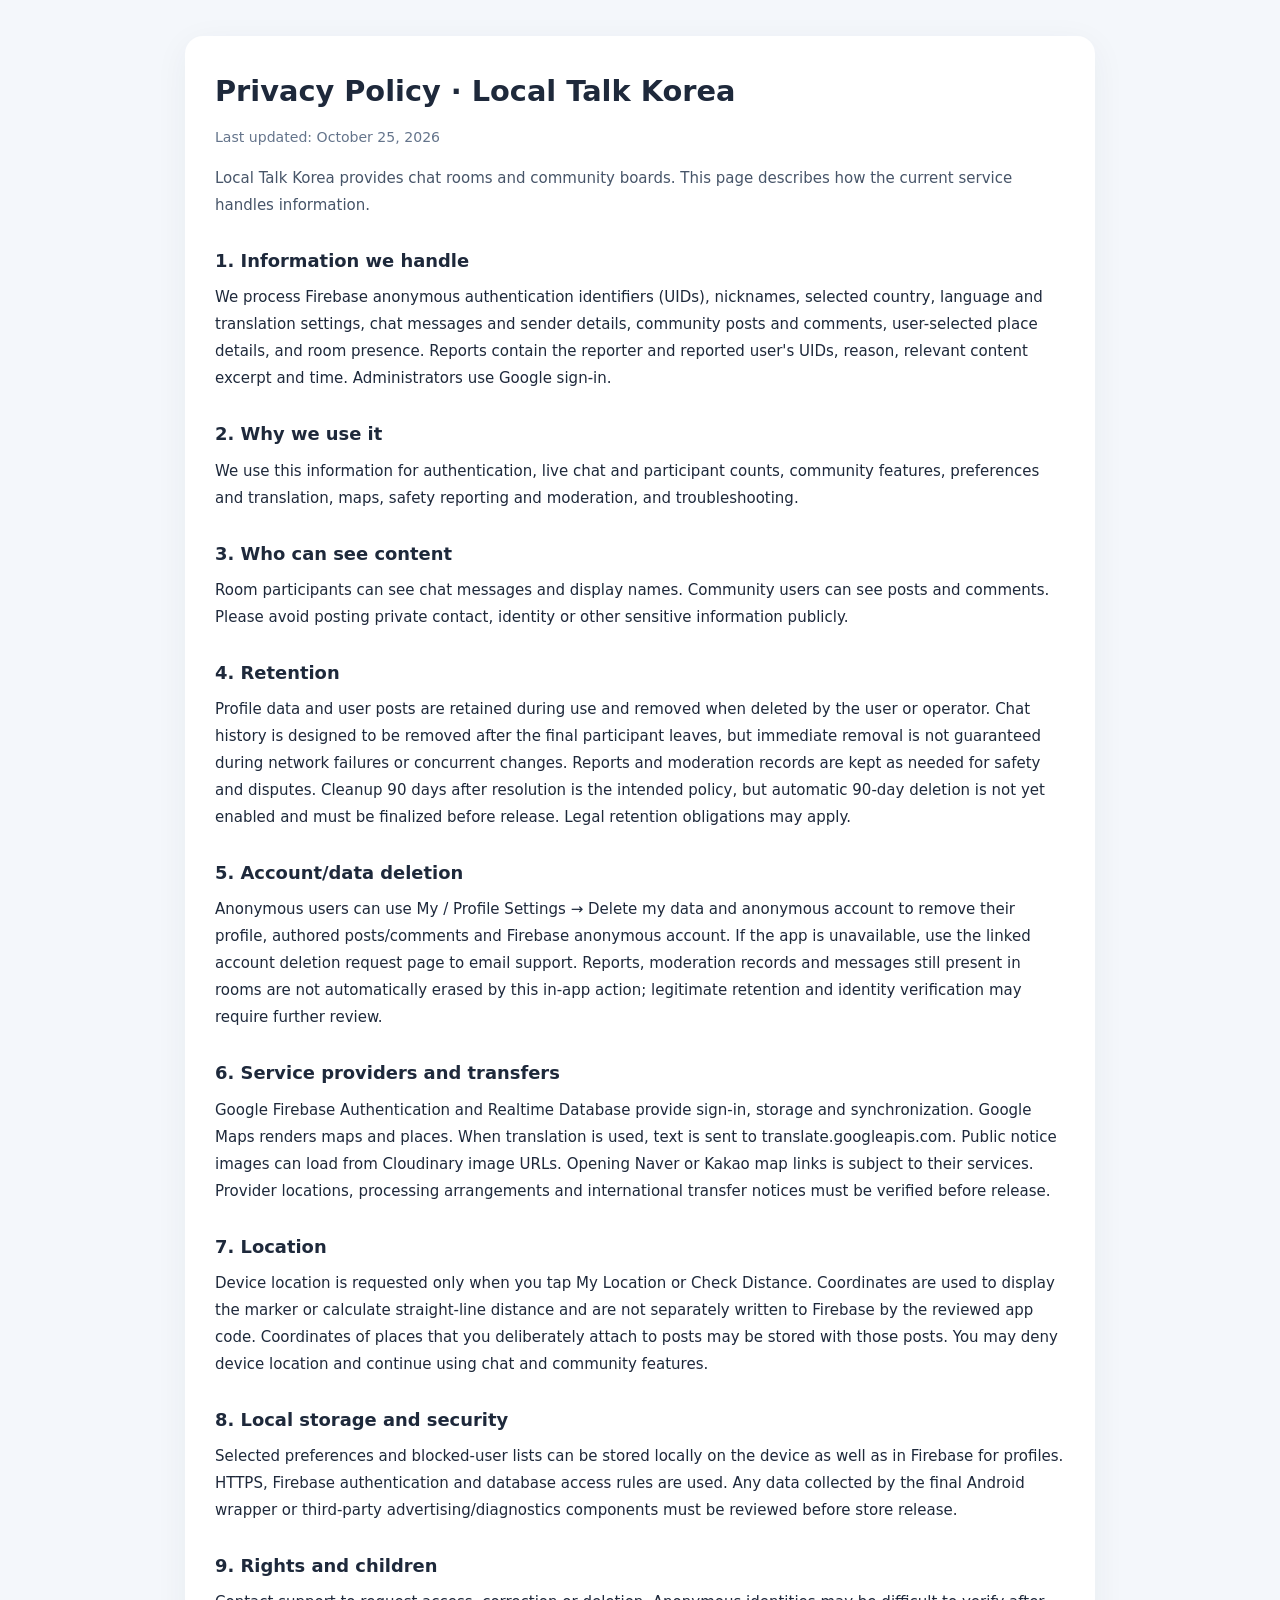
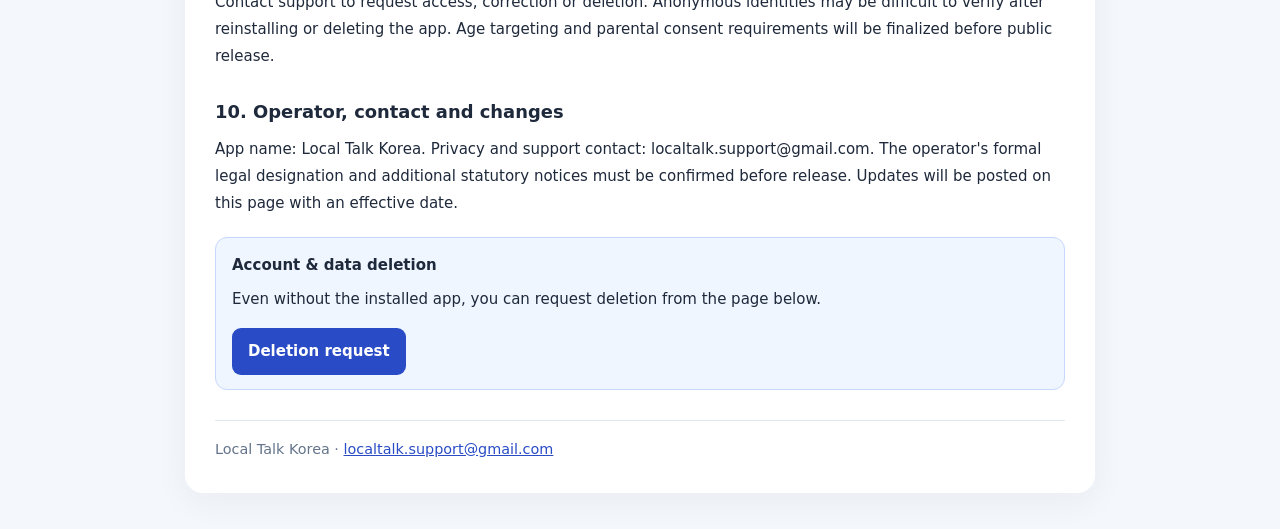
==== privacy.html @ e816c8f3 "Publish multilingual Local Talk Korea privacy policy draft" ====
<!doctype html>
<html lang="ko"><head><meta charset="utf-8"><meta name="viewport" content="width=device-width,initial-scale=1">
<title>Local Talk Korea | Privacy Policy</title>
<meta name="description" content="Privacy Policy for Local Talk Korea">
<style>
:root{color-scheme:light}body{margin:0;background:#f4f7fb;color:#1e293b;font:15px/1.8 system-ui,-apple-system,"Noto Sans KR","Noto Sans JP",sans-serif}.wrap{max-width:850px;margin:36px auto;padding:30px;background:white;border-radius:18px;box-shadow:0 8px 34px #2134510e}h1{font-size:1.8rem;margin:0}.intro{color:#475569}.tabs{display:flex;flex-wrap:wrap;gap:8px;margin:18px 0 28px}.tabs button{border:1px solid #cbd5e1;border-radius:9px;background:white;color:#334155;cursor:pointer;padding:9px 14px;font-weight:700}.tabs button[aria-selected=true]{background:#284ecc;border-color:#284ecc;color:white}h2{font-size:1.12rem;margin:26px 0 6px}p{margin:7px 0 15px}a{color:#294cc5}.notice{background:#eff6ff;padding:14px 16px;border-radius:12px;border:1px solid #c7d7fd;margin:20px 0}.buttonlink{display:inline-block;background:#294bc6;color:white;text-decoration:none;padding:10px 16px;border-radius:9px;font-weight:700}.meta{font-size:.88rem;color:#64748b}footer{border-top:1px solid #e2e8f0;margin-top:30px;padding-top:16px;color:#64748b;font-size:.9rem}[hidden]{display:none!important}@media(max-width:700px){.wrap{margin:0;padding:20px;border-radius:0}.tabs button{flex:1 1 44%}}
</style></head><body><main class="wrap">
<article id="policy-ko" lang="ko">
<header><h1>개인정보처리방침 · Local Talk Korea</h1><p class="meta">최종 업데이트: 2026년 10월 25일</p><p class="intro">Local Talk Korea는 실시간 채팅과 여행자 게시판을 제공하며, 아래와 같이 서비스 운영에 필요한 정보를 처리합니다.</p></header>
<div id="language-tabs" class="tabs" role="tablist" aria-label="Language"><button type="button" role="tab" aria-selected="true" aria-controls="policy-ko" data-lang="ko">한국어</button><button type="button" role="tab" aria-selected="false" aria-controls="policy-en" data-lang="en">English</button><button type="button" role="tab" aria-selected="false" aria-controls="policy-ja" data-lang="ja">日本語</button><button type="button" role="tab" aria-selected="false" aria-controls="policy-zh-CN" data-lang="zh-CN">简体中文</button></div>
<section><h2>1. 처리하는 정보</h2><p>익명 인증 식별자(Firebase UID), 이용자가 설정한 닉네임·국가·언어·자동 번역 선택, 채팅 메시지와 작성자 정보, 여행자 게시글·댓글 및 선택한 장소 정보, 접속·입퇴장 상태를 처리합니다. 신고 시 신고자·대상자 UID, 신고 사유, 대상 콘텐츠 일부 및 접수 시각을 처리합니다. 관리자에게는 Google 로그인 인증이 사용됩니다.</p></section><section><h2>2. 이용 목적</h2><p>익명 인증, 채팅방 운영과 인원 표시, 게시글·댓글 제공, 언어 설정 저장 및 번역, 위치/지도 기능, 신고 처리·이용자 보호와 오류 대응을 위해 사용합니다.</p></section><section><h2>3. 공개 범위</h2><p>채팅 메시지와 표시 닉네임은 같은 방의 다른 이용자에게, 여행자 게시글·댓글은 해당 게시판 이용자에게 보입니다. 개인 전화번호·주소·여권번호 등 민감한 내용을 채팅이나 공개 글에 입력하지 마세요.</p></section><section><h2>4. 보유와 삭제</h2><p>프로필과 이용자 게시물은 이용 중 보관하며, 이용자 삭제 또는 운영상 삭제 시 제거됩니다. 채팅 기록은 방의 마지막 참여자가 퇴장하면 삭제를 시도하지만, 연결 장애나 동시 입퇴장 시 즉시 삭제를 보장하지 않습니다. 신고·관리 기록은 안전관리 및 분쟁 대응에 필요한 기간 보관하며, 처리 완료 후 90일 정리를 운영 목표로 두고 있습니다. 다만 90일 자동 삭제는 현재 활성화되지 않았으므로 출시 전 절차를 확정·적용할 예정입니다. 법령상 보관이 필요한 자료는 해당 기간 동안 보관할 수 있습니다.</p></section><section><h2>5. 계정 및 데이터 삭제</h2><p>익명 이용자는 앱의 ‘마이/프로필 설정 → 내 데이터 및 익명 계정 삭제’에서 자신의 프로필, 작성한 게시글·댓글, Firebase 익명 인증 계정의 삭제를 요청할 수 있습니다. 앱이 설치되어 있지 않으면 아래 ‘계정 삭제 요청 안내’ 페이지에서 이메일로 요청할 수 있습니다. 이 기능은 신고·관리 기록과 방에 남아 있는 메시지를 자동으로 지우지 않습니다. 본인 확인과 법령상 보관 여부에 따라 추가 조치가 필요할 수 있습니다.</p></section><section><h2>6. 외부 서비스·국외 처리</h2><p>Google Firebase Authentication 및 Realtime Database를 인증·저장·동기화에, Google Maps를 지도·장소 표시에 사용합니다. 자동 번역을 사용하면 번역 대상 텍스트가 Google의 translate.googleapis.com 서비스로 전송됩니다. 공식 공지에 넣는 사진은 Cloudinary의 공개 이미지 URL로 표시될 수 있습니다. 네이버·카카오 지도 링크를 열면 해당 서비스의 개인정보 처리 정책이 적용됩니다. 이들 제공자의 처리 국가·위탁 및 국외 이전에 관한 법적 고지 사항은 정식 출시 전에 최종 확인합니다.</p></section><section><h2>7. 현재 위치</h2><p>‘내 위치’ 또는 ‘거리 확인’ 버튼을 누른 경우에만 기기의 위치 접근 권한을 요청합니다. 정확한 위치는 현재 지도 표시·직선거리 계산에 사용되며, 확인한 앱 코드에는 이 기기 위치를 Firebase에 별도로 저장하는 기능이 없습니다. 이용자가 게시글에 직접 첨부한 장소 좌표는 게시글 정보로 저장될 수 있습니다. 기기·앱의 위치 권한을 거부해도 일반 채팅·게시판을 이용할 수 있습니다.</p></section><section><h2>8. 기기 내 정보와 보안</h2><p>닉네임·국가·언어·번역 설정 및 차단 목록 일부는 기기 브라우저/앱 저장소에도 저장됩니다. 전송 시 HTTPS와 Firebase 인증·데이터베이스 접근 규칙을 사용합니다. 제3자 SDK 또는 앱 제작 플랫폼이 처리하는 진단·광고 데이터의 범위는 배포용 APK를 기준으로 출시 전에 추가 확인해야 합니다.</p></section><section><h2>9. 이용자 권리와 아동</h2><p>개인정보 열람·정정·삭제 및 처리 관련 문의는 고객지원 이메일로 요청할 수 있습니다. 익명 계정은 탈퇴·재설치 후 본인 확인이 어려울 수 있으므로 계정에 접근할 수 있을 때 삭제 기능을 이용하세요. 아동 대상 여부와 필요한 보호자 동의·연령 설정은 정식 출시 전에 확정합니다.</p></section><section><h2>10. 운영자·문의 및 변경 안내</h2><p>서비스명: Local Talk Korea. 개인정보 및 고객지원 연락처: localtalk.support@gmail.com. 본 방침의 운영자 법적 표시명 및 관할 법령에 따른 추가 고지 사항은 정식 공개 전에 확인·보완합니다. 내용이 변경되면 이 페이지에서 변경 사실과 적용일을 안내합니다.</p></section>
<div class="notice"><strong>계정·데이터 삭제 요청</strong><p>앱을 삭제했더라도 아래 안내 페이지에서 이메일로 삭제를 요청할 수 있습니다.</p><a class="buttonlink" href="./delete-account.html?lang=ko">계정 삭제 안내</a></div>
</article>
<article id="policy-en" lang="en" hidden>
<header><h1>Privacy Policy · Local Talk Korea</h1><p class="meta">Last updated: October 25, 2026</p><p class="intro">Local Talk Korea provides chat rooms and community boards. This page describes how the current service handles information.</p></header>

<section><h2>1. Information we handle</h2><p>We process Firebase anonymous authentication identifiers (UIDs), nicknames, selected country, language and translation settings, chat messages and sender details, community posts and comments, user-selected place details, and room presence. Reports contain the reporter and reported user&#39;s UIDs, reason, relevant content excerpt and time. Administrators use Google sign-in.</p></section><section><h2>2. Why we use it</h2><p>We use this information for authentication, live chat and participant counts, community features, preferences and translation, maps, safety reporting and moderation, and troubleshooting.</p></section><section><h2>3. Who can see content</h2><p>Room participants can see chat messages and display names. Community users can see posts and comments. Please avoid posting private contact, identity or other sensitive information publicly.</p></section><section><h2>4. Retention</h2><p>Profile data and user posts are retained during use and removed when deleted by the user or operator. Chat history is designed to be removed after the final participant leaves, but immediate removal is not guaranteed during network failures or concurrent changes. Reports and moderation records are kept as needed for safety and disputes. Cleanup 90 days after resolution is the intended policy, but automatic 90-day deletion is not yet enabled and must be finalized before release. Legal retention obligations may apply.</p></section><section><h2>5. Account/data deletion</h2><p>Anonymous users can use My / Profile Settings → Delete my data and anonymous account to remove their profile, authored posts/comments and Firebase anonymous account. If the app is unavailable, use the linked account deletion request page to email support. Reports, moderation records and messages still present in rooms are not automatically erased by this in-app action; legitimate retention and identity verification may require further review.</p></section><section><h2>6. Service providers and transfers</h2><p>Google Firebase Authentication and Realtime Database provide sign-in, storage and synchronization. Google Maps renders maps and places. When translation is used, text is sent to translate.googleapis.com. Public notice images can load from Cloudinary image URLs. Opening Naver or Kakao map links is subject to their services. Provider locations, processing arrangements and international transfer notices must be verified before release.</p></section><section><h2>7. Location</h2><p>Device location is requested only when you tap My Location or Check Distance. Coordinates are used to display the marker or calculate straight-line distance and are not separately written to Firebase by the reviewed app code. Coordinates of places that you deliberately attach to posts may be stored with those posts. You may deny device location and continue using chat and community features.</p></section><section><h2>8. Local storage and security</h2><p>Selected preferences and blocked-user lists can be stored locally on the device as well as in Firebase for profiles. HTTPS, Firebase authentication and database access rules are used. Any data collected by the final Android wrapper or third-party advertising/diagnostics components must be reviewed before store release.</p></section><section><h2>9. Rights and children</h2><p>Contact support to request access, correction or deletion. Anonymous identities may be difficult to verify after reinstalling or deleting the app. Age targeting and parental consent requirements will be finalized before public release.</p></section><section><h2>10. Operator, contact and changes</h2><p>App name: Local Talk Korea. Privacy and support contact: localtalk.support@gmail.com. The operator&#39;s formal legal designation and additional statutory notices must be confirmed before release. Updates will be posted on this page with an effective date.</p></section>
<div class="notice"><strong>Account &amp; data deletion</strong><p>Even without the installed app, you can request deletion from the page below.</p><a class="buttonlink" href="./delete-account.html?lang=en">Deletion request</a></div>
</article>
<article id="policy-ja" lang="ja" hidden>
<header><h1>プライバシーポリシー · Local Talk Korea</h1><p class="meta">最終更新：2026年10月25日</p><p class="intro">Local Talk Koreaはチャットと旅行者向け掲示板を提供しています。現在のサービスにおける情報の取扱いを説明します。</p></header>

<section><h2>1. 取り扱う情報</h2><p>Firebaseの匿名認証識別子（UID）、ニックネーム、選択した国・言語・自動翻訳設定、チャットの内容と送信者情報、投稿・コメント、利用者が選択した場所情報、入退室状況を処理します。通報には通報者・対象者のUID、理由、対象内容の一部、日時が含まれます。管理者にはGoogleログインを使用します。</p></section><section><h2>2. 利用目的</h2><p>認証、チャットルームと参加人数の管理、掲示板運営、設定保存と翻訳、地図表示、安全対策・通報対応、障害対応に使用します。</p></section><section><h2>3. 公開範囲</h2><p>チャット内容と表示名は同じルームの参加者に、投稿とコメントは該当掲示板の利用者に表示されます。機密情報や個人の連絡先を投稿しないでください。</p></section><section><h2>4. 保管と削除</h2><p>プロフィール・投稿は利用中に保管され、利用者または運営者による削除時に除去されます。チャット履歴は最後の参加者が退出した際に削除を試みますが、接続障害や同時操作時の即時削除は保証できません。通報・管理記録は安全確保と紛争対応に必要な期間保管します。対応完了後90日での整理を目標としていますが、自動削除はまだ有効化されておらず、公開前に確定します。法令に基づく保存が必要な場合があります。</p></section><section><h2>5. アカウントとデータの削除</h2><p>匿名ユーザーは「マイ／プロフィール設定 → 自分のデータと匿名アカウントを削除」からプロフィール、本人の投稿・コメント、Firebase匿名アカウントを削除できます。アプリを利用できない場合は、リンク先の削除申請ページからメールで申請できます。通報・管理記録やチャットルームに残るメッセージはこの機能で自動削除されません。</p></section><section><h2>6. 外部サービス・国外処理</h2><p>認証・データ同期にGoogle Firebase、地図にGoogle Mapsを利用します。翻訳時には対象テキストがtranslate.googleapis.comに送信されます。公式案内の写真はCloudinaryの公開画像URLから表示する場合があります。Naver・Kakaoの地図リンクを開いた場合は各社のポリシーが適用されます。提供者の処理地域や国外移転に関する法定事項は公開前に確認します。</p></section><section><h2>7. 位置情報</h2><p>「現在地」「距離を確認」を押したときだけ端末の位置権限を求めます。位置は地図表示や直線距離計算に使い、確認済みのアプリコードではFirebaseに別途保存しません。投稿に明示的に添付した場所の座標は投稿とともに保存されます。位置権限を拒否してもチャットや掲示板を利用できます。</p></section><section><h2>8. 端末内保存と安全対策</h2><p>設定やブロックリストの一部は端末内に保存されます。HTTPS、Firebase認証、データベースのアクセスルールを利用します。最終APKに含まれる広告・診断SDKの情報処理は公開前に確認する必要があります。</p></section><section><h2>9. 利用者の権利と子ども</h2><p>開示・訂正・削除についてはサポートまでご連絡ください。匿名アカウントは再インストール後に本人確認が難しい場合があります。対象年齢や保護者同意については公開前に確定します。</p></section><section><h2>10. 運営者・連絡先・変更</h2><p>サービス名：Local Talk Korea。お問い合わせ：localtalk.support@gmail.com。運営者の正式な法的表示や追加の法定事項は公開前に確定します。改定時はこのページで案内します。</p></section>
<div class="notice"><strong>アカウント・データ削除申請</strong><p>アプリを削除していても、以下のページからメールで削除を申請できます。</p><a class="buttonlink" href="./delete-account.html?lang=ja">削除申請</a></div>
</article>
<article id="policy-zh-CN" lang="zh-CN" hidden>
<header><h1>隐私政策 · Local Talk Korea</h1><p class="meta">最后更新：2026年10月25日</p><p class="intro">Local Talk Korea 提供实时聊天与旅行者社区。此页面说明当前服务如何处理信息。</p></header>

<section><h2>1. 处理的信息</h2><p>我们处理 Firebase 匿名身份标识（UID）、昵称、所选国家、语言和自动翻译设置、聊天内容及发送者信息、社区帖子和评论、用户主动选择的地点信息以及在线状态。举报信息包含举报人及被举报人的 UID、原因、相关内容摘要和时间。管理员使用 Google 登录。</p></section><section><h2>2. 使用目的</h2><p>用于身份验证、聊天室及人数显示、社区服务、保存偏好和翻译、地图功能、安全举报与审核，以及故障处理。</p></section><section><h2>3. 内容可见范围</h2><p>聊天室成员可查看聊天内容和显示昵称。社区用户可查看帖子与评论。请勿在公开内容中填写个人联系方式或敏感资料。</p></section><section><h2>4. 保留与删除</h2><p>个人资料和用户帖子在使用期间保留，并在用户或运营方删除时移除。最后一位成员退出聊天室后系统会尝试删除聊天记录，但网络故障或并发操作时不保证立即删除。举报及管理记录将基于安全和争议处理需要保留。计划在处理完成 90 天后清理，但自动清理功能尚未启用，发布前需最终确认。法律要求的保留除外。</p></section><section><h2>5. 删除账户及数据</h2><p>匿名用户可在“我的／个人资料设置 → 删除我的数据和匿名账户”中删除个人资料、自己发表的帖子和评论及 Firebase 匿名账户。无法使用应用时，可通过下方账户删除申请页面发邮件申请。举报、管理记录及聊天室中仍存在的消息不会由此功能自动删除。</p></section><section><h2>6. 第三方服务及跨境处理</h2><p>我们使用 Google Firebase 进行认证和数据同步，使用 Google Maps 显示地图。翻译时，文字会发送至 translate.googleapis.com。官方公告图片可能来自 Cloudinary 公开图片链接。打开 Naver 或 Kakao 地图链接时适用相应服务的政策。数据处理区域和跨境传输等法定披露内容将在发布前确认。</p></section><section><h2>7. 位置</h2><p>仅在点击“我的位置”或“查看距离”时请求设备位置权限。定位结果用于显示地图标记或计算直线距离，检查过的应用代码不会将实时设备位置单独写入 Firebase。用户主动附加在帖子中的地点坐标可能随帖子保存。拒绝定位权限不影响聊天和社区基本功能。</p></section><section><h2>8. 本地存储和安全</h2><p>部分设置及屏蔽列表保存在设备本地。系统使用 HTTPS、Firebase 身份认证和数据库访问规则。正式 Android 安装包内的广告或诊断组件可能处理的数据需要在发布前确认。</p></section><section><h2>9. 用户权利及未成年人</h2><p>您可通过客服申请查阅、更正或删除信息。匿名账户在卸载或重新安装后可能难以验证所有者身份。目标年龄与监护人同意要求将在正式发布前确认。</p></section><section><h2>10. 运营方、联系及变更</h2><p>应用名称：Local Talk Korea。隐私与客服邮箱：localtalk.support@gmail.com。运营方正式法律身份及其他必要事项将在发布前确认。更新将在此页面公告。</p></section>
<div class="notice"><strong>账户与数据删除申请</strong><p>即使卸载了应用，也可以通过以下页面发送删除申请。</p><a class="buttonlink" href="./delete-account.html?lang=zh-CN">删除申请</a></div>
</article>
<footer>Local Talk Korea · <a href="mailto:localtalk.support@gmail.com">localtalk.support@gmail.com</a></footer>
</main>
<script>
(function(){
var langs=["ko","en","ja","zh-CN"];
var tabRow=document.getElementById('language-tabs');
var articles=langs.map(function(lang){return document.getElementById('policy-'+lang);});
function select(lang){
 if(langs.indexOf(lang)<0)lang='ko';
 articles.forEach(function(article,i){article.hidden=langs[i]!==lang;});
 document.documentElement.lang=lang;
 var buttons=tabRow.querySelectorAll('button[data-lang]');
 buttons.forEach(function(button){button.setAttribute('aria-selected',String(button.dataset.lang===lang));});
 var target=document.querySelector('#policy-'+CSS.escape(lang)+' header');
 if(target && document.activeElement && document.activeElement.tagName==='BUTTON')target.scrollIntoView({block:'start'});
}
tabRow.addEventListener('click',function(e){var b=e.target.closest('button[data-lang]');if(b)select(b.dataset.lang);});
var wanted=new URLSearchParams(location.search).get('lang');
if(!wanted){var preferred=(navigator.language||'ko').toLowerCase();wanted=preferred.startsWith('ja')?'ja':preferred.startsWith('zh')?'zh-CN':preferred.startsWith('en')?'en':'ko';}
select(wanted);
})();
</script></body></html>
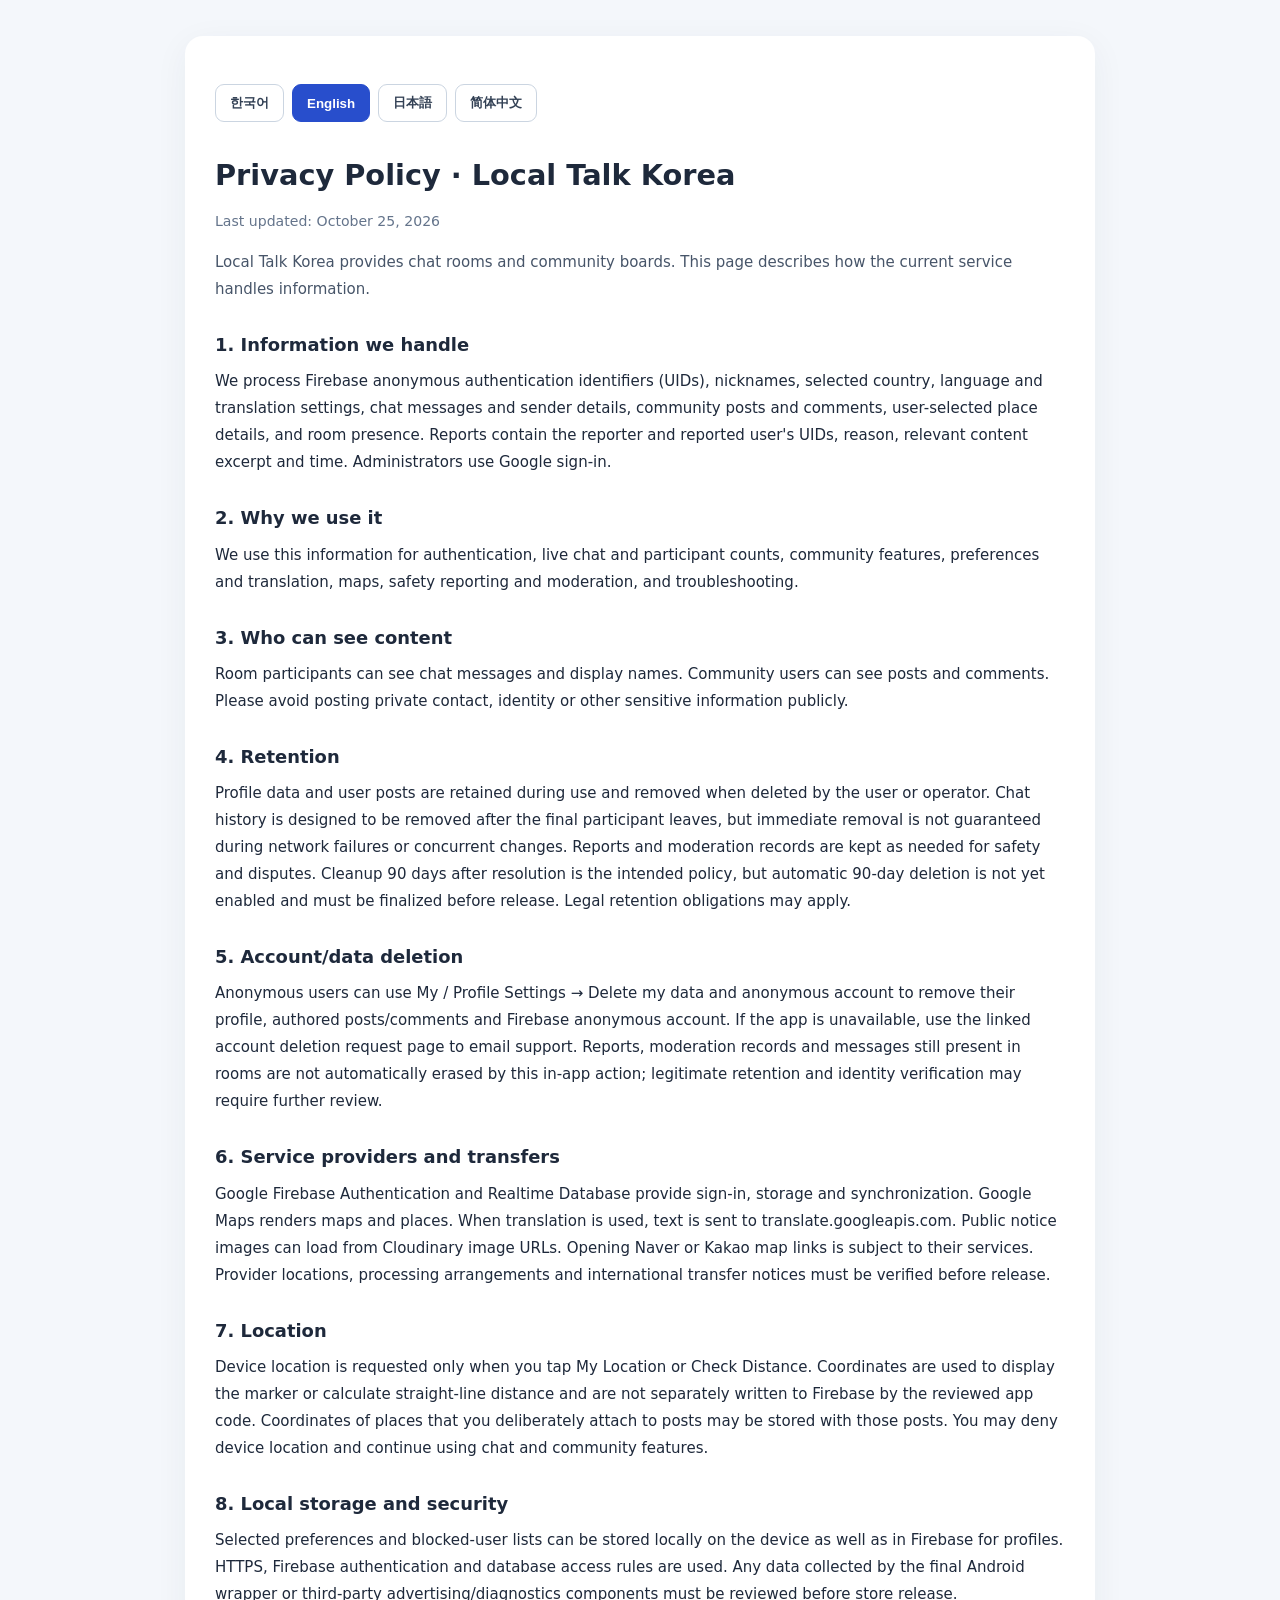
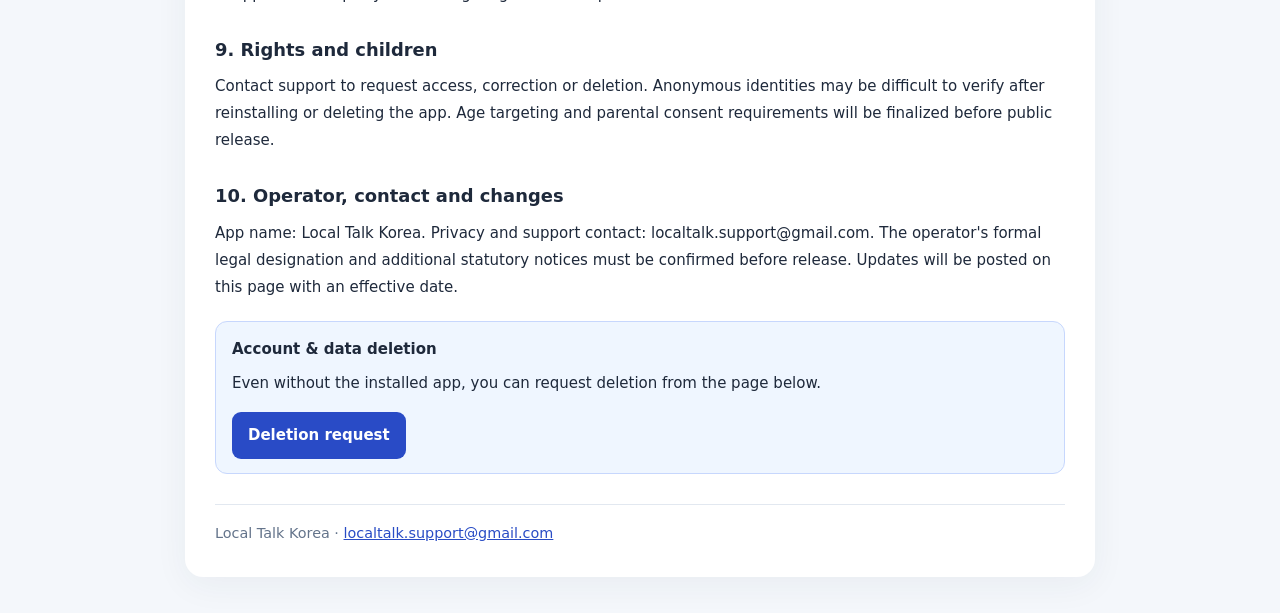
==== commit 6a78be35: "Keep multilingual privacy language tabs visible while switching" ====
--- a/privacy.html
+++ b/privacy.html
@@ -5,9 +5,10 @@
 <style>
 :root{color-scheme:light}body{margin:0;background:#f4f7fb;color:#1e293b;font:15px/1.8 system-ui,-apple-system,"Noto Sans KR","Noto Sans JP",sans-serif}.wrap{max-width:850px;margin:36px auto;padding:30px;background:white;border-radius:18px;box-shadow:0 8px 34px #2134510e}h1{font-size:1.8rem;margin:0}.intro{color:#475569}.tabs{display:flex;flex-wrap:wrap;gap:8px;margin:18px 0 28px}.tabs button{border:1px solid #cbd5e1;border-radius:9px;background:white;color:#334155;cursor:pointer;padding:9px 14px;font-weight:700}.tabs button[aria-selected=true]{background:#284ecc;border-color:#284ecc;color:white}h2{font-size:1.12rem;margin:26px 0 6px}p{margin:7px 0 15px}a{color:#294cc5}.notice{background:#eff6ff;padding:14px 16px;border-radius:12px;border:1px solid #c7d7fd;margin:20px 0}.buttonlink{display:inline-block;background:#294bc6;color:white;text-decoration:none;padding:10px 16px;border-radius:9px;font-weight:700}.meta{font-size:.88rem;color:#64748b}footer{border-top:1px solid #e2e8f0;margin-top:30px;padding-top:16px;color:#64748b;font-size:.9rem}[hidden]{display:none!important}@media(max-width:700px){.wrap{margin:0;padding:20px;border-radius:0}.tabs button{flex:1 1 44%}}
 </style></head><body><main class="wrap">
+<div id="language-tabs" class="tabs" role="tablist" aria-label="Language"><button type="button" role="tab" aria-selected="true" aria-controls="policy-ko" data-lang="ko">한국어</button><button type="button" role="tab" aria-selected="false" aria-controls="policy-en" data-lang="en">English</button><button type="button" role="tab" aria-selected="false" aria-controls="policy-ja" data-lang="ja">日本語</button><button type="button" role="tab" aria-selected="false" aria-controls="policy-zh-CN" data-lang="zh-CN">简体中文</button></div>
 <article id="policy-ko" lang="ko">
 <header><h1>개인정보처리방침 · Local Talk Korea</h1><p class="meta">최종 업데이트: 2026년 10월 25일</p><p class="intro">Local Talk Korea는 실시간 채팅과 여행자 게시판을 제공하며, 아래와 같이 서비스 운영에 필요한 정보를 처리합니다.</p></header>
-<div id="language-tabs" class="tabs" role="tablist" aria-label="Language"><button type="button" role="tab" aria-selected="true" aria-controls="policy-ko" data-lang="ko">한국어</button><button type="button" role="tab" aria-selected="false" aria-controls="policy-en" data-lang="en">English</button><button type="button" role="tab" aria-selected="false" aria-controls="policy-ja" data-lang="ja">日本語</button><button type="button" role="tab" aria-selected="false" aria-controls="policy-zh-CN" data-lang="zh-CN">简体中文</button></div>
+
 <section><h2>1. 처리하는 정보</h2><p>익명 인증 식별자(Firebase UID), 이용자가 설정한 닉네임·국가·언어·자동 번역 선택, 채팅 메시지와 작성자 정보, 여행자 게시글·댓글 및 선택한 장소 정보, 접속·입퇴장 상태를 처리합니다. 신고 시 신고자·대상자 UID, 신고 사유, 대상 콘텐츠 일부 및 접수 시각을 처리합니다. 관리자에게는 Google 로그인 인증이 사용됩니다.</p></section><section><h2>2. 이용 목적</h2><p>익명 인증, 채팅방 운영과 인원 표시, 게시글·댓글 제공, 언어 설정 저장 및 번역, 위치/지도 기능, 신고 처리·이용자 보호와 오류 대응을 위해 사용합니다.</p></section><section><h2>3. 공개 범위</h2><p>채팅 메시지와 표시 닉네임은 같은 방의 다른 이용자에게, 여행자 게시글·댓글은 해당 게시판 이용자에게 보입니다. 개인 전화번호·주소·여권번호 등 민감한 내용을 채팅이나 공개 글에 입력하지 마세요.</p></section><section><h2>4. 보유와 삭제</h2><p>프로필과 이용자 게시물은 이용 중 보관하며, 이용자 삭제 또는 운영상 삭제 시 제거됩니다. 채팅 기록은 방의 마지막 참여자가 퇴장하면 삭제를 시도하지만, 연결 장애나 동시 입퇴장 시 즉시 삭제를 보장하지 않습니다. 신고·관리 기록은 안전관리 및 분쟁 대응에 필요한 기간 보관하며, 처리 완료 후 90일 정리를 운영 목표로 두고 있습니다. 다만 90일 자동 삭제는 현재 활성화되지 않았으므로 출시 전 절차를 확정·적용할 예정입니다. 법령상 보관이 필요한 자료는 해당 기간 동안 보관할 수 있습니다.</p></section><section><h2>5. 계정 및 데이터 삭제</h2><p>익명 이용자는 앱의 ‘마이/프로필 설정 → 내 데이터 및 익명 계정 삭제’에서 자신의 프로필, 작성한 게시글·댓글, Firebase 익명 인증 계정의 삭제를 요청할 수 있습니다. 앱이 설치되어 있지 않으면 아래 ‘계정 삭제 요청 안내’ 페이지에서 이메일로 요청할 수 있습니다. 이 기능은 신고·관리 기록과 방에 남아 있는 메시지를 자동으로 지우지 않습니다. 본인 확인과 법령상 보관 여부에 따라 추가 조치가 필요할 수 있습니다.</p></section><section><h2>6. 외부 서비스·국외 처리</h2><p>Google Firebase Authentication 및 Realtime Database를 인증·저장·동기화에, Google Maps를 지도·장소 표시에 사용합니다. 자동 번역을 사용하면 번역 대상 텍스트가 Google의 translate.googleapis.com 서비스로 전송됩니다. 공식 공지에 넣는 사진은 Cloudinary의 공개 이미지 URL로 표시될 수 있습니다. 네이버·카카오 지도 링크를 열면 해당 서비스의 개인정보 처리 정책이 적용됩니다. 이들 제공자의 처리 국가·위탁 및 국외 이전에 관한 법적 고지 사항은 정식 출시 전에 최종 확인합니다.</p></section><section><h2>7. 현재 위치</h2><p>‘내 위치’ 또는 ‘거리 확인’ 버튼을 누른 경우에만 기기의 위치 접근 권한을 요청합니다. 정확한 위치는 현재 지도 표시·직선거리 계산에 사용되며, 확인한 앱 코드에는 이 기기 위치를 Firebase에 별도로 저장하는 기능이 없습니다. 이용자가 게시글에 직접 첨부한 장소 좌표는 게시글 정보로 저장될 수 있습니다. 기기·앱의 위치 권한을 거부해도 일반 채팅·게시판을 이용할 수 있습니다.</p></section><section><h2>8. 기기 내 정보와 보안</h2><p>닉네임·국가·언어·번역 설정 및 차단 목록 일부는 기기 브라우저/앱 저장소에도 저장됩니다. 전송 시 HTTPS와 Firebase 인증·데이터베이스 접근 규칙을 사용합니다. 제3자 SDK 또는 앱 제작 플랫폼이 처리하는 진단·광고 데이터의 범위는 배포용 APK를 기준으로 출시 전에 추가 확인해야 합니다.</p></section><section><h2>9. 이용자 권리와 아동</h2><p>개인정보 열람·정정·삭제 및 처리 관련 문의는 고객지원 이메일로 요청할 수 있습니다. 익명 계정은 탈퇴·재설치 후 본인 확인이 어려울 수 있으므로 계정에 접근할 수 있을 때 삭제 기능을 이용하세요. 아동 대상 여부와 필요한 보호자 동의·연령 설정은 정식 출시 전에 확정합니다.</p></section><section><h2>10. 운영자·문의 및 변경 안내</h2><p>서비스명: Local Talk Korea. 개인정보 및 고객지원 연락처: localtalk.support@gmail.com. 본 방침의 운영자 법적 표시명 및 관할 법령에 따른 추가 고지 사항은 정식 공개 전에 확인·보완합니다. 내용이 변경되면 이 페이지에서 변경 사실과 적용일을 안내합니다.</p></section>
 <div class="notice"><strong>계정·데이터 삭제 요청</strong><p>앱을 삭제했더라도 아래 안내 페이지에서 이메일로 삭제를 요청할 수 있습니다.</p><a class="buttonlink" href="./delete-account.html?lang=ko">계정 삭제 안내</a></div>
 </article>
@@ -42,7 +43,7 @@
  document.documentElement.lang=lang;
  var buttons=tabRow.querySelectorAll('button[data-lang]');
  buttons.forEach(function(button){button.setAttribute('aria-selected',String(button.dataset.lang===lang));});
- var target=document.querySelector('#policy-'+CSS.escape(lang)+' header');
+ var target=document.getElementById('policy-'+lang).querySelector('header');
  if(target && document.activeElement && document.activeElement.tagName==='BUTTON')target.scrollIntoView({block:'start'});
 }
 tabRow.addEventListener('click',function(e){var b=e.target.closest('button[data-lang]');if(b)select(b.dataset.lang);});
